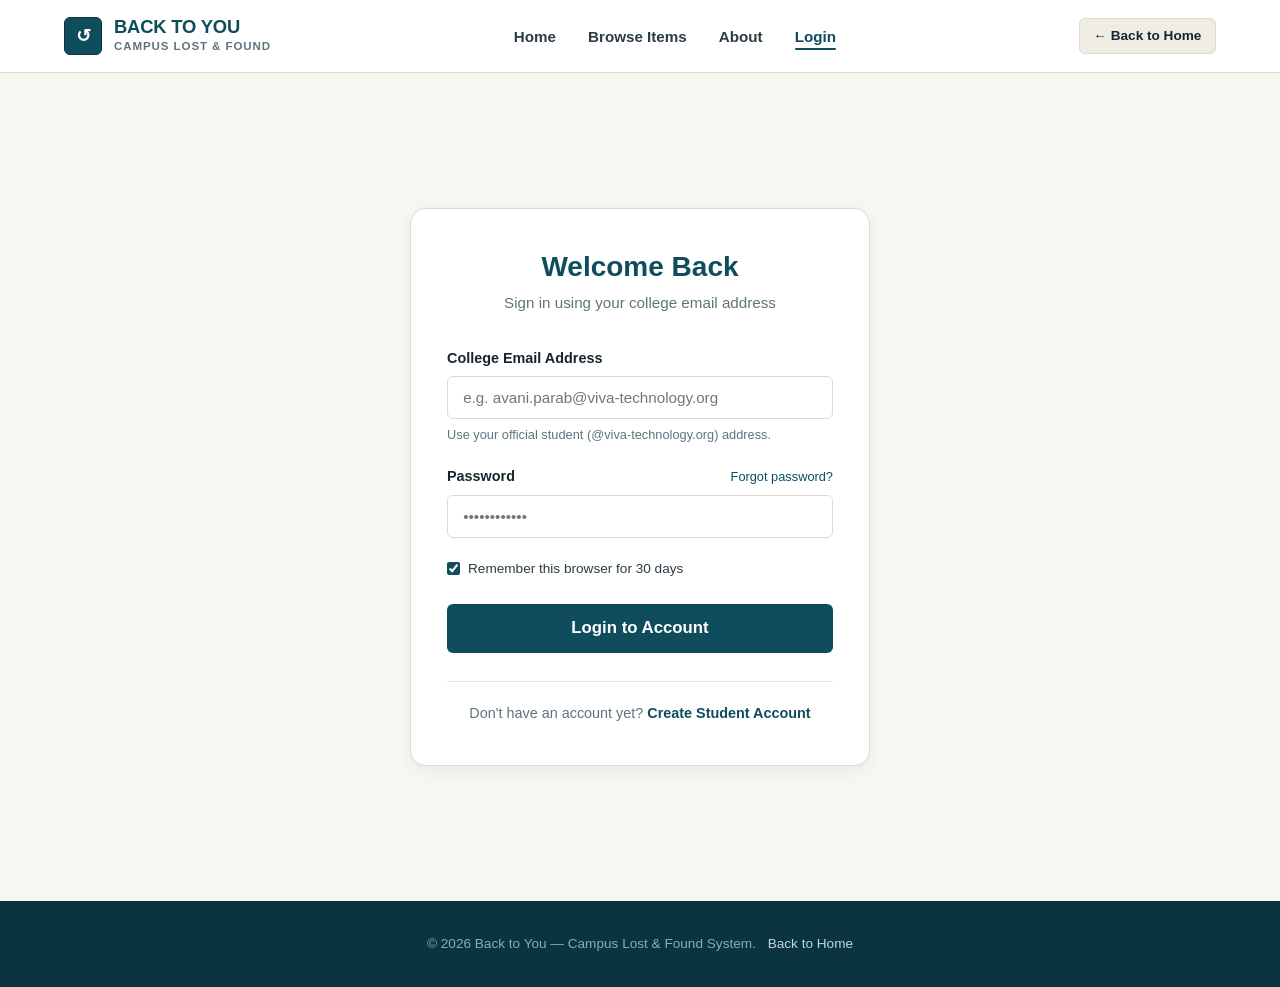
==== admin-users.html @ 6b31cf3d "Initial Commit - Back-to-You project upload" ====
<!DOCTYPE html>
<html lang="en">
<head>
  <meta charset="UTF-8">
  <meta name="viewport" content="width=device-width, initial-scale=1.0">
  <title>Manage Users — Back to You Admin</title>
  <meta name="description" content="Manage student, staff, and security accounts for the campus lost and found system.">
  <link rel="stylesheet" href="style.css">
</head>
<body>

  <div class="app-layout">
    <!-- Admin Sidebar -->
    <aside class="sidebar" style="background-color: #0B252E;">
      <div class="sidebar-header">
        <a href="admin-dashboard.html" class="brand">
          <div class="brand-icon" style="background-color: var(--accent); border-color: var(--accent-hover);">↺</div>
          <div class="brand-text">
            <span class="brand-title">BACK TO YOU</span>
            <span class="brand-subtitle" style="color: #E36414; font-weight: 700;">Admin Console</span>
          </div>
        </a>
      </div>

      <div class="sidebar-user">
        <div class="sidebar-user-avatar" style="background-color: var(--primary);">SO</div>
        <div class="sidebar-user-info">
          <span class="sidebar-user-name">Security Officer Nair</span>
          <span class="sidebar-user-role">Campus Security Admin</span>
        </div>
      </div>

      <ul class="sidebar-nav">
        <li>
          <a href="admin-dashboard.html">
            <svg viewBox="0 0 24 24" fill="none" stroke="currentColor" stroke-width="2" stroke-linecap="round" stroke-linejoin="round" aria-hidden="true">
              <rect width="7" height="9" x="3" y="3" rx="1"/>
              <rect width="7" height="5" x="14" y="3" rx="1"/>
              <rect width="7" height="9" x="14" y="12" rx="1"/>
              <rect width="7" height="5" x="3" y="16" rx="1"/>
            </svg>
            <span>Dashboard</span>
          </a>
        </li>
        <li>
          <a href="admin-users.html" class="active">
            <svg viewBox="0 0 24 24" fill="none" stroke="currentColor" stroke-width="2" stroke-linecap="round" stroke-linejoin="round" aria-hidden="true">
              <path d="M16 21v-2a4 4 0 0 0-4-4H6a4 4 0 0 0-4 4v2"/>
              <circle cx="9" cy="7" r="4"/>
              <path d="M22 21v-2a4 4 0 0 0-3-3.87"/>
              <path d="M16 3.13a4 4 0 0 1 0 7.75"/>
            </svg>
            <span>Manage Users</span>
          </a>
        </li>
        <li>
          <a href="admin-items.html">
            <svg viewBox="0 0 24 24" fill="none" stroke="currentColor" stroke-width="2" stroke-linecap="round" stroke-linejoin="round" aria-hidden="true">
              <path d="m7.5 4.27 9 5.15"/>
              <path d="M21 8a2 2 0 0 0-1-1.73l-7-4a2 2 0 0 0-2 0l-7 4A2 2 0 0 0 3 8v8a2 2 0 0 0 1 1.73l7 4a2 2 0 0 0 2 0l7-4A2 2 0 0 0 21 16Z"/>
              <path d="m3.3 7 8.7 5 8.7-5"/>
              <path d="M12 22V12"/>
            </svg>
            <span>Manage Items</span>
          </a>
        </li>
      </ul>

      <div class="sidebar-footer">
        <ul class="sidebar-nav" style="padding: 0;">
          <li>
            <a href="index.html">
              <svg viewBox="0 0 24 24" fill="none" stroke="currentColor" stroke-width="2" stroke-linecap="round" stroke-linejoin="round" aria-hidden="true">
                <path d="m3 9 9-7 9 7v11a2 2 0 0 1-2 2H5a2 2 0 0 1-2-2z"/>
              </svg>
              <span>Public Portal</span>
            </a>
          </li>
          <li>
            <a href="login.html" style="color: #F87171;">
              <svg viewBox="0 0 24 24" fill="none" stroke="currentColor" stroke-width="2" stroke-linecap="round" stroke-linejoin="round" aria-hidden="true">
                <path d="M9 21H5a2 2 0 0 1-2-2V5a2 2 0 0 1 2-2h4"/>
                <polyline points="16 17 21 12 16 7"/>
                <line x1="21" x2="9" y1="12" y2="12"/>
              </svg>
              <span>Logout</span>
            </a>
          </li>
        </ul>
      </div>
    </aside>

    <!-- Main Content Area -->
    <main class="main-content">
      <header class="content-topbar">
        <div class="breadcrumb" style="margin-bottom: 0;">
          <a href="admin-dashboard.html">Admin</a>
          <span>/</span>
          <span style="color: var(--text-dark); font-weight: 600;">Manage Users</span>
        </div>
        <div>
          <button type="button" class="btn btn-primary btn-sm">+ Add Campus User</button>
        </div>
      </header>

      <div class="content-area">
        <div style="margin-bottom: 2rem;">
          <h1 style="font-size: 1.85rem; color: var(--text-dark); margin-bottom: 0.25rem;">
            Campus User Directory
          </h1>
          <p class="text-muted" style="margin: 0;">
            Review student accounts, faculty members, and security personnel authorized to verify returns.
          </p>
        </div>

        <!-- Filter & Search Toolbar -->
        <div class="filter-card" style="margin-bottom: 1.5rem; padding: 1.25rem;">
          <div style="display: grid; grid-template-columns: 2fr 1fr 1fr; gap: 1rem;">
            <div class="search-input-wrapper">
              <svg viewBox="0 0 24 24" fill="none" stroke="currentColor" stroke-width="2" stroke-linecap="round" stroke-linejoin="round" aria-hidden="true">
                <circle cx="11" cy="11" r="8"/>
                <path d="m21 21-4.35-4.35"/>
              </svg>
              <input 
                type="text" 
                class="form-control" 
                placeholder="Search user by name, roll number, or campus email..."
              >
            </div>

            <div>
              <select class="form-control">
                <option value="">All Roles</option>
                <option value="student">Student</option>
                <option value="faculty">Faculty / Staff</option>
                <option value="security">Security Officer</option>
                <option value="admin">Administrator</option>
              </select>
            </div>

            <div>
              <select class="form-control">
                <option value="">All Account Statuses</option>
                <option value="active">Active</option>
                <option value="suspended">Suspended</option>
              </select>
            </div>
          </div>
        </div>

        <!-- Users Table Panel -->
        <div class="panel">
          <div class="panel-header">
            <h2 class="panel-title" id="admin-users-panel-title">Registered Users</h2>
            <span class="text-muted tabular-num" style="font-size: 0.85rem;" id="admin-users-subtext">Displaying records</span>
          </div>

          <div class="table-responsive">
            <table class="data-table">
              <thead>
                <tr>
                  <th>User ID</th>
                  <th>Full Name</th>
                  <th>Campus Email</th>
                  <th>Role</th>
                  <th>Joined Date</th>
                  <th>Status</th>
                  <th>Actions</th>
                </tr>
              </thead>
              <tbody id="admin-users-tbody">
              </tbody>
            </table>
          </div>
        </div>

      </div>
    </main>
  </div>

  <script src="script.js" defer></script>
</body>
</html>
---- style.css ----
/* ==========================================================================
   Back to You — Campus Lost & Found System
   Phase 1 Complete Stylesheet (Pure CSS3)
   ========================================================================== */

:root {
  /* Brand Palette */
  --primary: #0F4C5C;
  --primary-dark: #0A3540;
  --primary-light: #EBF4F6;
  --primary-border: #BCD5DB;
  
  --secondary: #F8F6F0;
  --secondary-surface: #EFECE3;
  --secondary-card: #FFFFFF;

  --accent: #E36414;
  --accent-hover: #C5530B;
  --accent-light: #FFF1E8;

  /* Neutrals & Text */
  --text-dark: #16262C;
  --text-body: #2B3D44;
  --text-muted: #5F747D;
  --text-light: #8E9FA6;
  --border: #DFD9CE;
  --border-light: #EDE8DE;

  /* Semantic Status */
  --status-lost-text: #991B1B;
  --status-lost-bg: #FEE2E2;
  --status-lost-border: #FECACA;

  --status-found-text: #065F46;
  --status-found-bg: #D1FAE5;
  --status-found-border: #A7F3D0;

  --status-resolved-text: #374151;
  --status-resolved-bg: #F3F4F6;
  --status-resolved-border: #E5E7EB;

  --status-active-text: #075985;
  --status-active-bg: #E0F2FE;
  --status-active-border: #BAE6FD;

  /* Elevation & Shape */
  --radius-sm: 6px;
  --radius-md: 10px;
  --radius-lg: 16px;
  --shadow-subtle: 0 1px 3px rgba(15, 76, 92, 0.06), 0 1px 2px rgba(0, 0, 0, 0.04);
  --shadow-card: 0 4px 14px rgba(15, 76, 92, 0.07);
  --shadow-hover: 0 8px 24px rgba(15, 76, 92, 0.12);

  /* Typography */
  --font-sans: -apple-system, BlinkMacSystemFont, "Segoe UI", Roboto, "Helvetica Neue", Arial, sans-serif;
  --font-mono: ui-monospace, SFMono-Regular, Menlo, Monaco, Consolas, monospace;
}

/* Base Reset */
*, *::before, *::after {
  box-sizing: border-box;
  margin: 0;
  padding: 0;
}

html {
  font-size: 16px;
  scroll-behavior: smooth;
}

body {
  font-family: var(--font-sans);
  background-color: var(--secondary);
  color: var(--text-body);
  line-height: 1.6;
  min-height: 100vh;
  display: flex;
  flex-direction: column;
  overflow-x: hidden;
  -webkit-font-smoothing: antialiased;
}

img, svg {
  display: block;
  max-width: 100%;
}

a {
  color: var(--primary);
  text-decoration: none;
  transition: color 0.2s ease;
}

a:hover {
  color: var(--primary-dark);
}

/* ==========================================================================
   Typography & Common Elements
   ========================================================================== */

h1, h2, h3, h4, h5, h6 {
  color: var(--text-dark);
  font-weight: 700;
  line-height: 1.25;
}

p {
  margin-bottom: 1rem;
}

p:last-child {
  margin-bottom: 0;
}

.text-muted {
  color: var(--text-muted);
}

.text-center {
  text-align: center;
}

.tabular-num {
  font-variant-numeric: tabular-nums;
  font-feature-settings: "tnum";
}

.container {
  width: 100%;
  max-width: 1200px;
  margin: 0 auto;
  padding: 0 1.5rem;
}

.section {
  padding: 4.5rem 0;
}

.section-title {
  font-size: 2rem;
  margin-bottom: 0.5rem;
  color: var(--text-dark);
}

.section-subtitle {
  color: var(--text-muted);
  font-size: 1.1rem;
  max-width: 650px;
  margin-bottom: 2.5rem;
}

/* ==========================================================================
   Buttons
   ========================================================================== */

.btn {
  display: inline-flex;
  align-items: center;
  justify-content: center;
  gap: 0.5rem;
  font-family: var(--font-sans);
  font-size: 0.95rem;
  font-weight: 600;
  padding: 0.7rem 1.4rem;
  border-radius: var(--radius-sm);
  border: 1px solid transparent;
  cursor: pointer;
  text-decoration: none;
  white-space: nowrap;
  transition: background-color 0.2s ease, border-color 0.2s ease, color 0.2s ease, transform 0.15s ease;
}

.btn:active {
  transform: translateY(1px);
}

.btn-primary {
  background-color: var(--primary);
  color: #FFFFFF;
}

.btn-primary:hover {
  background-color: var(--primary-dark);
  color: #FFFFFF;
}

.btn-accent {
  background-color: var(--accent);
  color: #FFFFFF;
}

.btn-accent:hover {
  background-color: var(--accent-hover);
  color: #FFFFFF;
}

.btn-secondary {
  background-color: var(--secondary-surface);
  color: var(--text-dark);
  border-color: var(--border);
}

.btn-secondary:hover {
  background-color: var(--border);
  color: var(--text-dark);
}

.btn-outline {
  background-color: transparent;
  color: var(--primary);
  border-color: var(--primary);
}

.btn-outline:hover {
  background-color: var(--primary-light);
  color: var(--primary-dark);
}

.btn-outline-white {
  background-color: transparent;
  color: #FFFFFF;
  border-color: rgba(255, 255, 255, 0.4);
}

.btn-outline-white:hover {
  background-color: rgba(255, 255, 255, 0.1);
  border-color: #FFFFFF;
}

.btn-sm {
  padding: 0.4rem 0.85rem;
  font-size: 0.85rem;
}

.btn-lg {
  padding: 0.85rem 1.8rem;
  font-size: 1.05rem;
}

.btn-full {
  width: 100%;
}

.btn-danger {
  background-color: #DC2626;
  color: #FFFFFF;
}

.btn-danger:hover {
  background-color: #B91C1C;
}

/* ==========================================================================
   Badges
   ========================================================================== */

.badge {
  display: inline-flex;
  align-items: center;
  font-size: 0.75rem;
  font-weight: 700;
  letter-spacing: 0.04em;
  text-transform: uppercase;
  padding: 0.25rem 0.65rem;
  border-radius: 4px;
  border: 1px solid transparent;
  line-height: 1;
}

.badge-lost {
  background-color: var(--status-lost-bg);
  color: var(--status-lost-text);
  border-color: var(--status-lost-border);
}

.badge-found {
  background-color: var(--status-found-bg);
  color: var(--status-found-text);
  border-color: var(--status-found-border);
}

.badge-resolved {
  background-color: var(--status-resolved-bg);
  color: var(--status-resolved-text);
  border-color: var(--status-resolved-border);
}

.badge-active {
  background-color: var(--status-active-bg);
  color: var(--status-active-text);
  border-color: var(--status-active-border);
}

.badge-role {
  background-color: var(--primary-light);
  color: var(--primary);
  border-color: var(--primary-border);
}

/* ==========================================================================
   Public Navigation Bar
   ========================================================================== */

.site-header {
  background-color: #FFFFFF;
  border-bottom: 1px solid var(--border);
  position: sticky;
  top: 0;
  z-index: 50;
  box-shadow: 0 1px 3px rgba(0, 0, 0, 0.02);
}

.navbar {
  display: flex;
  align-items: center;
  justify-content: space-between;
  height: 72px;
}

.brand {
  display: flex;
  align-items: center;
  gap: 0.75rem;
  text-decoration: none;
}

.brand-icon {
  width: 38px;
  height: 38px;
  background-color: var(--primary);
  color: #FFFFFF;
  border-radius: var(--radius-sm);
  display: flex;
  align-items: center;
  justify-content: center;
  font-weight: 800;
  font-size: 1.15rem;
  border: 1px solid var(--primary-dark);
}

.brand-text {
  display: flex;
  flex-direction: column;
}

.brand-title {
  font-size: 1.15rem;
  font-weight: 800;
  letter-spacing: -0.01em;
  color: var(--primary);
  line-height: 1.1;
}

.brand-subtitle {
  font-size: 0.72rem;
  text-transform: uppercase;
  letter-spacing: 0.08em;
  color: var(--text-muted);
  font-weight: 600;
}

.nav-links {
  display: flex;
  align-items: center;
  gap: 2rem;
  list-style: none;
}

.nav-link {
  font-size: 0.95rem;
  font-weight: 600;
  color: var(--text-body);
  transition: color 0.15s ease;
  position: relative;
  padding: 0.35rem 0;
}

.nav-link:hover,
.nav-link.active {
  color: var(--primary);
}

.nav-link.active::after {
  content: "";
  position: absolute;
  bottom: 0;
  left: 0;
  right: 0;
  height: 2px;
  background-color: var(--primary);
  border-radius: 2px;
}

.nav-actions {
  display: flex;
  align-items: center;
  gap: 0.85rem;
}

/* ==========================================================================
   Home Hero Section
   ========================================================================== */

.hero {
  background: linear-gradient(180deg, #FFFFFF 0%, var(--secondary) 100%);
  border-bottom: 1px solid var(--border);
  padding: 5rem 0 4.5rem;
}

.hero-grid {
  display: grid;
  grid-template-columns: 1.2fr 0.8fr;
  gap: 3.5rem;
  align-items: center;
}

.hero-badge {
  display: inline-flex;
  align-items: center;
  gap: 0.5rem;
  background-color: var(--primary-light);
  color: var(--primary);
  font-size: 0.82rem;
  font-weight: 700;
  letter-spacing: 0.04em;
  padding: 0.35rem 0.85rem;
  border-radius: 20px;
  margin-bottom: 1.25rem;
  border: 1px solid var(--primary-border);
}

.hero-title {
  font-size: 3rem;
  font-weight: 800;
  line-height: 1.15;
  color: var(--text-dark);
  margin-bottom: 1.25rem;
}

.hero-title span {
  color: var(--primary);
  display: block;
}

.hero-desc {
  font-size: 1.15rem;
  color: var(--text-muted);
  line-height: 1.6;
  margin-bottom: 2rem;
  max-width: 560px;
}

.hero-actions {
  display: flex;
  flex-wrap: wrap;
  gap: 1rem;
  margin-bottom: 2rem;
}

.hero-notice {
  display: flex;
  align-items: center;
  gap: 0.5rem;
  font-size: 0.85rem;
  color: var(--text-muted);
}

.hero-card {
  background-color: #FFFFFF;
  border: 1px solid var(--border);
  border-radius: var(--radius-lg);
  padding: 2rem;
  box-shadow: var(--shadow-card);
}

.hero-card-header {
  border-bottom: 1px solid var(--border-light);
  padding-bottom: 1.25rem;
  margin-bottom: 1.25rem;
}

.hero-stat-row {
  display: grid;
  grid-template-columns: 1fr 1fr;
  gap: 1.25rem;
  margin-bottom: 1.5rem;
}

.hero-stat-box {
  background-color: var(--secondary);
  border: 1px solid var(--border-light);
  padding: 1rem;
  border-radius: var(--radius-md);
}

.hero-stat-value {
  font-size: 1.8rem;
  font-weight: 800;
  color: var(--primary);
  line-height: 1;
  margin-bottom: 0.25rem;
}

.hero-stat-label {
  font-size: 0.8rem;
  font-weight: 600;
  color: var(--text-muted);
  text-transform: uppercase;
}

/* ==========================================================================
   How It Works Section
   ========================================================================== */

.how-it-works {
  background-color: #FFFFFF;
  border-bottom: 1px solid var(--border);
}

.steps-grid {
  display: grid;
  grid-template-columns: repeat(3, 1fr);
  gap: 2rem;
}

.step-card {
  background-color: var(--secondary);
  border: 1px solid var(--border);
  border-radius: var(--radius-md);
  padding: 2.25rem 1.75rem;
  position: relative;
  transition: transform 0.2s ease, border-color 0.2s ease;
}

.step-card:hover {
  transform: translateY(-3px);
  border-color: var(--primary-border);
}

.step-number {
  font-family: var(--font-mono);
  font-size: 1rem;
  font-weight: 700;
  color: var(--accent);
  background-color: var(--accent-light);
  padding: 0.25rem 0.65rem;
  border-radius: var(--radius-sm);
  display: inline-block;
  margin-bottom: 1.25rem;
}

.step-title {
  font-size: 1.35rem;
  color: var(--primary);
  margin-bottom: 0.75rem;
}

.step-desc {
  color: var(--text-muted);
  font-size: 0.95rem;
  line-height: 1.55;
}

/* ==========================================================================
   Item Cards & Grids
   ========================================================================== */

.item-grid {
  display: grid;
  grid-template-columns: repeat(auto-fill, minmax(270px, 1fr));
  gap: 1.5rem;
}

.item-card {
  background-color: #FFFFFF;
  border: 1px solid var(--border);
  border-radius: var(--radius-md);
  overflow: hidden;
  box-shadow: var(--shadow-subtle);
  display: flex;
  flex-direction: column;
  transition: transform 0.2s ease, box-shadow 0.2s ease, border-color 0.2s ease;
}

.item-card:hover {
  transform: translateY(-3px);
  box-shadow: var(--shadow-hover);
  border-color: var(--primary-border);
}

.item-image-wrapper {
  position: relative;
  height: 170px;
  background-color: var(--secondary-surface);
  display: flex;
  align-items: center;
  justify-content: center;
  border-bottom: 1px solid var(--border-light);
  overflow: hidden;
}

.item-placeholder-icon {
  width: 52px;
  height: 52px;
  color: var(--text-muted);
  opacity: 0.7;
}

.item-status-overlay {
  position: absolute;
  top: 12px;
  left: 12px;
}

.item-date-overlay {
  position: absolute;
  bottom: 8px;
  right: 12px;
  font-size: 0.75rem;
  background-color: rgba(22, 38, 44, 0.75);
  color: #FFFFFF;
  padding: 0.15rem 0.5rem;
  border-radius: 4px;
}

.item-card-body {
  padding: 1.25rem;
  display: flex;
  flex-direction: column;
  flex-grow: 1;
}

.item-category-meta {
  font-size: 0.78rem;
  font-weight: 700;
  text-transform: uppercase;
  letter-spacing: 0.06em;
  color: var(--text-muted);
  margin-bottom: 0.4rem;
}

.item-title {
  font-size: 1.1rem;
  color: var(--text-dark);
  font-weight: 700;
  margin-bottom: 0.75rem;
  line-height: 1.35;
}

.item-location {
  display: flex;
  align-items: center;
  gap: 0.4rem;
  color: var(--text-muted);
  font-size: 0.88rem;
  margin-bottom: 1.25rem;
}

.item-location svg {
  width: 16px;
  height: 16px;
  flex-shrink: 0;
  color: var(--accent);
}

.item-card-footer {
  margin-top: auto;
  border-top: 1px solid var(--border-light);
  padding-top: 1rem;
  display: flex;
  align-items: center;
  justify-content: space-between;
}

/* ==========================================================================
   About Section
   ========================================================================== */

.about-section {
  background-color: #FFFFFF;
  border-top: 1px solid var(--border);
  border-bottom: 1px solid var(--border);
}

.about-grid {
  display: grid;
  grid-template-columns: 1.1fr 0.9fr;
  gap: 3.5rem;
  align-items: center;
}

.about-highlights {
  display: grid;
  grid-template-columns: 1fr 1fr;
  gap: 1.25rem;
}

.highlight-box {
  background-color: var(--secondary);
  border: 1px solid var(--border);
  padding: 1.25rem;
  border-radius: var(--radius-md);
}

.highlight-box h4 {
  font-size: 1rem;
  color: var(--primary);
  margin-bottom: 0.35rem;
}

.highlight-box p {
  font-size: 0.85rem;
  color: var(--text-muted);
}

/* ==========================================================================
   Footer
   ========================================================================== */

.site-footer {
  background-color: var(--primary-dark);
  color: #FFFFFF;
  padding: 4rem 0 2rem;
  margin-top: auto;
}

.footer-grid {
  display: grid;
  grid-template-columns: 1.5fr 1fr 1fr 1fr;
  gap: 2.5rem;
  margin-bottom: 3rem;
}

.footer-brand {
  display: flex;
  flex-direction: column;
  gap: 1rem;
}

.footer-brand-title {
  color: #FFFFFF;
  font-size: 1.3rem;
  font-weight: 800;
  letter-spacing: -0.01em;
}

.footer-brand-desc {
  color: #A3BDC4;
  font-size: 0.9rem;
  line-height: 1.55;
  max-width: 320px;
}

.footer-col-title {
  color: #FFFFFF;
  font-size: 0.95rem;
  font-weight: 700;
  text-transform: uppercase;
  letter-spacing: 0.05em;
  margin-bottom: 1.25rem;
}

.footer-nav {
  list-style: none;
  display: flex;
  flex-direction: column;
  gap: 0.65rem;
}

.footer-nav a {
  color: #C0D6DC;
  font-size: 0.9rem;
}

.footer-nav a:hover {
  color: #FFFFFF;
}

.footer-bottom {
  border-top: 1px solid rgba(255, 255, 255, 0.12);
  padding-top: 1.75rem;
  display: flex;
  align-items: center;
  justify-content: space-between;
  font-size: 0.85rem;
  color: #8EABB4;
}

/* ==========================================================================
   Forms & Authentication Pages (Login, Register)
   ========================================================================== */

.auth-page {
  min-height: calc(100vh - 72px);
  display: flex;
  align-items: center;
  justify-content: center;
  padding: 3rem 1.5rem;
}

.auth-card {
  background-color: #FFFFFF;
  border: 1px solid var(--border);
  border-radius: var(--radius-lg);
  padding: 2.5rem 2.25rem;
  width: 100%;
  max-width: 460px;
  box-shadow: var(--shadow-card);
}

.auth-header {
  text-align: center;
  margin-bottom: 2rem;
}

.auth-header h1 {
  font-size: 1.75rem;
  color: var(--primary);
  margin-bottom: 0.4rem;
}

.auth-header p {
  color: var(--text-muted);
  font-size: 0.95rem;
}

.form-group {
  margin-bottom: 1.25rem;
}

.form-label {
  display: block;
  font-size: 0.9rem;
  font-weight: 600;
  color: var(--text-dark);
  margin-bottom: 0.4rem;
}

.form-label-hint {
  font-weight: 400;
  color: var(--text-muted);
  font-size: 0.8rem;
  margin-left: 0.35rem;
}

.form-control {
  width: 100%;
  font-family: var(--font-sans);
  font-size: 0.95rem;
  padding: 0.75rem 0.95rem;
  color: var(--text-dark);
  background-color: #FFFFFF;
  border: 1px solid var(--border);
  border-radius: var(--radius-sm);
  outline: none;
  transition: border-color 0.2s ease, box-shadow 0.2s ease;
}

.form-control:focus {
  border-color: var(--primary);
  box-shadow: 0 0 0 3px var(--primary-light);
}

textarea.form-control {
  min-height: 110px;
  resize: vertical;
}

select.form-control {
  cursor: pointer;
  background-image: url("data:image/svg+xml,%3Csvg xmlns='http://www.w3.org/2000/svg' width='16' height='16' viewBox='0 0 24 24' fill='none' stroke='%235F747D' stroke-width='2' stroke-linecap='round' stroke-linejoin='round'%3E%3Cpath d='m6 9 6 6 6-6'/%3E%3C/svg%3E");
  background-repeat: no-repeat;
  background-position: right 0.85rem center;
  appearance: none;
  padding-right: 2.25rem;
}

.form-help {
  font-size: 0.8rem;
  color: var(--text-muted);
  margin-top: 0.35rem;
}

.form-row {
  display: grid;
  grid-template-columns: 1fr 1fr;
  gap: 1rem;
}

.file-drop-zone {
  border: 2px dashed var(--border);
  border-radius: var(--radius-sm);
  padding: 1.5rem;
  text-align: center;
  background-color: var(--secondary);
  cursor: pointer;
  transition: border-color 0.2s ease;
}

.file-drop-zone:hover {
  border-color: var(--primary);
}

.file-drop-zone svg {
  margin: 0 auto 0.5rem;
  color: var(--text-muted);
}

.auth-footer {
  text-align: center;
  margin-top: 1.75rem;
  padding-top: 1.25rem;
  border-top: 1px solid var(--border-light);
  font-size: 0.9rem;
  color: var(--text-muted);
}

.auth-demo-box {
  margin-top: 1.25rem;
  padding: 0.75rem 1rem;
  background-color: var(--secondary-surface);
  border: 1px solid var(--border);
  border-radius: var(--radius-sm);
  font-size: 0.82rem;
  color: var(--text-body);
}

/* ==========================================================================
   Browse & Filter Bar (items.html)
   ========================================================================== */

.filter-card {
  background-color: #FFFFFF;
  border: 1px solid var(--border);
  border-radius: var(--radius-md);
  padding: 1.5rem;
  margin-bottom: 2.5rem;
  box-shadow: var(--shadow-subtle);
}

.filter-grid {
  display: grid;
  grid-template-columns: 2fr 1fr 1fr 1fr;
  gap: 1rem;
  align-items: flex-end;
}

.filter-tab-bar {
  display: flex;
  align-items: center;
  gap: 0.5rem;
  margin-top: 1.25rem;
  padding-top: 1.25rem;
  border-top: 1px solid var(--border-light);
  overflow-x: auto;
  white-space: nowrap;
}

.filter-tab {
  font-size: 0.85rem;
  font-weight: 600;
  padding: 0.35rem 0.85rem;
  border-radius: 20px;
  background-color: var(--secondary);
  color: var(--text-body);
  border: 1px solid var(--border);
  cursor: pointer;
  text-decoration: none;
}

.filter-tab.active {
  background-color: var(--primary);
  color: #FFFFFF;
  border-color: var(--primary);
}

.filter-tab:hover:not(.active) {
  background-color: var(--secondary-surface);
}

.search-input-wrapper {
  position: relative;
}

.search-input-wrapper svg {
  position: absolute;
  left: 0.85rem;
  top: 50%;
  transform: translateY(-50%);
  width: 18px;
  height: 18px;
  color: var(--text-muted);
}

.search-input-wrapper input {
  padding-left: 2.4rem;
}

/* ==========================================================================
   Item Details Page (item-details.html)
   ========================================================================== */

.breadcrumb {
  display: flex;
  align-items: center;
  gap: 0.5rem;
  font-size: 0.85rem;
  color: var(--text-muted);
  margin-bottom: 1.75rem;
}

.breadcrumb a {
  color: var(--primary);
}

.details-grid {
  display: grid;
  grid-template-columns: 1fr 1.25fr;
  gap: 2.5rem;
  align-items: start;
}

.details-image-card {
  background-color: #FFFFFF;
  border: 1px solid var(--border);
  border-radius: var(--radius-lg);
  overflow: hidden;
  box-shadow: var(--shadow-card);
}

.details-image-large {
  height: 340px;
  background-color: var(--secondary-surface);
  display: flex;
  align-items: center;
  justify-content: center;
  position: relative;
}

.details-content-card {
  background-color: #FFFFFF;
  border: 1px solid var(--border);
  border-radius: var(--radius-lg);
  padding: 2.25rem;
  box-shadow: var(--shadow-card);
}

.details-meta-list {
  display: grid;
  grid-template-columns: 1fr 1fr;
  gap: 1.25rem;
  margin: 1.75rem 0;
  padding: 1.25rem 0;
  border-top: 1px solid var(--border-light);
  border-bottom: 1px solid var(--border-light);
}

.details-meta-item {
  display: flex;
  flex-direction: column;
}

.details-meta-label {
  font-size: 0.78rem;
  font-weight: 700;
  text-transform: uppercase;
  letter-spacing: 0.05em;
  color: var(--text-muted);
  margin-bottom: 0.25rem;
}

.details-meta-val {
  font-size: 1.05rem;
  font-weight: 600;
  color: var(--text-dark);
}

.reporter-box {
  background-color: var(--secondary);
  border: 1px solid var(--border);
  border-radius: var(--radius-md);
  padding: 1.25rem;
  margin: 1.5rem 0;
}

.reporter-header {
  display: flex;
  align-items: center;
  gap: 0.85rem;
  margin-bottom: 0.75rem;
}

.reporter-avatar {
  width: 44px;
  height: 44px;
  border-radius: 50%;
  background-color: var(--primary);
  color: #FFFFFF;
  font-weight: 700;
  display: flex;
  align-items: center;
  justify-content: center;
}

.reporter-name {
  font-weight: 700;
  color: var(--text-dark);
}

.reporter-dept {
  font-size: 0.82rem;
  color: var(--text-muted);
}

.safety-note {
  font-size: 0.85rem;
  color: var(--text-muted);
  background-color: #FFFBEB;
  border: 1px solid #FDE68A;
  border-radius: var(--radius-sm);
  padding: 0.85rem;
  margin-top: 1.25rem;
}

/* ==========================================================================
   Dashboard & Admin Layout (Sidebar + Main)
   ========================================================================== */

.app-layout {
  display: flex;
  min-height: 100vh;
  background-color: var(--secondary);
}

.sidebar {
  width: 260px;
  background-color: var(--primary-dark);
  color: #FFFFFF;
  display: flex;
  flex-direction: column;
  flex-shrink: 0;
  border-right: 1px solid rgba(0, 0, 0, 0.1);
}

.sidebar-header {
  padding: 1.5rem;
  border-bottom: 1px solid rgba(255, 255, 255, 0.1);
}

.sidebar-header .brand-title {
  color: #FFFFFF;
}

.sidebar-header .brand-subtitle {
  color: #9EC0C7;
}

.sidebar-user {
  padding: 1.25rem 1.5rem;
  border-bottom: 1px solid rgba(255, 255, 255, 0.08);
  display: flex;
  align-items: center;
  gap: 0.75rem;
}

.sidebar-user-avatar {
  width: 38px;
  height: 38px;
  border-radius: 50%;
  background-color: var(--accent);
  color: #FFFFFF;
  font-weight: 700;
  display: flex;
  align-items: center;
  justify-content: center;
  font-size: 0.95rem;
}

.sidebar-user-info {
  display: flex;
  flex-direction: column;
  overflow: hidden;
}

.sidebar-user-name {
  font-size: 0.9rem;
  font-weight: 700;
  color: #FFFFFF;
  white-space: nowrap;
  text-overflow: ellipsis;
  overflow: hidden;
}

.sidebar-user-role {
  font-size: 0.75rem;
  color: #A3C5CD;
}

.sidebar-nav {
  list-style: none;
  padding: 1.25rem 0.75rem;
  display: flex;
  flex-direction: column;
  gap: 0.35rem;
  flex-grow: 1;
}

.sidebar-nav a {
  display: flex;
  align-items: center;
  gap: 0.75rem;
  padding: 0.7rem 0.95rem;
  border-radius: var(--radius-sm);
  color: #C2DBE2;
  font-size: 0.92rem;
  font-weight: 600;
  transition: all 0.15s ease;
}

.sidebar-nav a svg {
  width: 18px;
  height: 18px;
  opacity: 0.8;
}

.sidebar-nav a:hover {
  background-color: rgba(255, 255, 255, 0.08);
  color: #FFFFFF;
}

.sidebar-nav a.active {
  background-color: var(--primary);
  color: #FFFFFF;
  border: 1px solid rgba(255, 255, 255, 0.15);
}

.sidebar-footer {
  padding: 1.25rem 0.75rem;
  border-top: 1px solid rgba(255, 255, 255, 0.1);
}

.main-content {
  flex-grow: 1;
  display: flex;
  flex-direction: column;
  min-width: 0;
  background-color: var(--secondary);
}

.content-topbar {
  background-color: #FFFFFF;
  border-bottom: 1px solid var(--border);
  height: 72px;
  display: flex;
  align-items: center;
  justify-content: space-between;
  padding: 0 2rem;
}

.content-area {
  padding: 2.5rem 2rem;
  flex-grow: 1;
}

/* ==========================================================================
   Dashboard Metrics & Summaries
   ========================================================================== */

.metrics-grid {
  display: grid;
  grid-template-columns: repeat(auto-fit, minmax(220px, 1fr));
  gap: 1.5rem;
  margin-bottom: 2.5rem;
}

.metric-card {
  background-color: #FFFFFF;
  border: 1px solid var(--border);
  border-radius: var(--radius-md);
  padding: 1.5rem;
  box-shadow: var(--shadow-subtle);
  display: flex;
  align-items: center;
  justify-content: space-between;
}

.metric-value {
  font-size: 2.2rem;
  font-weight: 800;
  color: var(--primary);
  line-height: 1;
  margin-bottom: 0.35rem;
}

.metric-label {
  font-size: 0.85rem;
  font-weight: 600;
  color: var(--text-muted);
}

.metric-icon-wrap {
  width: 48px;
  height: 48px;
  border-radius: var(--radius-sm);
  background-color: var(--primary-light);
  color: var(--primary);
  display: flex;
  align-items: center;
  justify-content: center;
}

/* ==========================================================================
   Content Cards, Panels & Form Containers
   ========================================================================== */

.panel {
  background-color: #FFFFFF;
  border: 1px solid var(--border);
  border-radius: var(--radius-md);
  box-shadow: var(--shadow-subtle);
  margin-bottom: 2rem;
  overflow: hidden;
}

.panel-header {
  padding: 1.25rem 1.5rem;
  border-bottom: 1px solid var(--border-light);
  display: flex;
  align-items: center;
  justify-content: space-between;
}

.panel-title {
  font-size: 1.15rem;
  font-weight: 700;
  color: var(--text-dark);
}

.panel-body {
  padding: 1.5rem;
}

/* ==========================================================================
   Data Tables
   ========================================================================== */

.table-responsive {
  width: 100%;
  overflow-x: auto;
}

.data-table {
  width: 100%;
  border-collapse: collapse;
  text-align: left;
  font-size: 0.9rem;
}

.data-table th {
  background-color: var(--secondary);
  color: var(--text-muted);
  font-size: 0.75rem;
  font-weight: 700;
  text-transform: uppercase;
  letter-spacing: 0.05em;
  padding: 0.85rem 1.25rem;
  border-bottom: 1px solid var(--border);
}

.data-table td {
  padding: 1rem 1.25rem;
  border-bottom: 1px solid var(--border-light);
  color: var(--text-body);
  vertical-align: middle;
}

.data-table tr:hover td {
  background-color: #FAF9F5;
}

.table-action-group {
  display: inline-flex;
  align-items: center;
  gap: 0.5rem;
}

/* ==========================================================================
   Report Lost & Found Forms Layout
   ========================================================================== */

.form-container {
  max-width: 800px;
  background-color: #FFFFFF;
  border: 1px solid var(--border);
  border-radius: var(--radius-lg);
  padding: 2.25rem;
  box-shadow: var(--shadow-card);
}

.form-instructions-box {
  background-color: var(--primary-light);
  border: 1px solid var(--primary-border);
  border-radius: var(--radius-sm);
  padding: 1rem 1.25rem;
  margin-bottom: 1.75rem;
  color: var(--primary-dark);
  font-size: 0.9rem;
}

.form-actions-row {
  display: flex;
  align-items: center;
  justify-content: space-between;
  margin-top: 2rem;
  padding-top: 1.5rem;
  border-top: 1px solid var(--border-light);
}

/* ==========================================================================
   Responsive Adaptations
   ========================================================================== */

@media (max-width: 1024px) {
  .hero-grid,
  .about-grid,
  .details-grid {
    grid-template-columns: 1fr;
    gap: 2.5rem;
  }

  .steps-grid {
    grid-template-columns: 1fr;
  }

  .footer-grid {
    grid-template-columns: 1fr 1fr;
  }
}

@media (max-width: 768px) {
  .navbar {
    height: auto;
    padding: 1rem 0;
    flex-wrap: wrap;
    gap: 1rem;
  }

  .nav-links {
    order: 3;
    width: 100%;
    justify-content: space-between;
    gap: 1rem;
    padding-top: 0.75rem;
    border-top: 1px solid var(--border-light);
  }

  .hero {
    padding: 3rem 0;
  }

  .hero-title {
    font-size: 2.25rem;
  }

  .filter-grid {
    grid-template-columns: 1fr;
  }

  .app-layout {
    flex-direction: column;
  }

  .sidebar {
    width: 100%;
    border-right: none;
    border-bottom: 1px solid rgba(255, 255, 255, 0.1);
  }

  .sidebar-nav {
    flex-direction: row;
    flex-wrap: wrap;
    padding: 0.75rem;
  }

  .sidebar-nav a {
    font-size: 0.85rem;
    padding: 0.5rem 0.75rem;
  }

  .content-topbar {
    padding: 0 1rem;
    height: 60px;
  }

  .content-area {
    padding: 1.5rem 1rem;
  }

  .form-row,
  .details-meta-list {
    grid-template-columns: 1fr;
  }

  .footer-grid {
    grid-template-columns: 1fr;
    gap: 2rem;
  }

  .footer-bottom {
    flex-direction: column;
    gap: 1rem;
    text-align: center;
  }
}

@media (max-width: 480px) {
  .hero-actions {
    flex-direction: column;
  }

  .btn {
    width: 100%;
  }

  .hero-actions .btn {
    width: 100%;
  }

  .form-actions-row {
    flex-direction: column-reverse;
    gap: 1rem;
  }
}

/* ==========================================================================
   Phase 2 Interactive UI Additions
   ========================================================================== */

.form-error-msg {
  font-size: 0.82rem;
  color: #DC2626;
  margin-top: 0.35rem;
  font-weight: 500;
  display: block;
}

.form-control.is-invalid {
  border-color: #DC2626 !important;
  background-color: #FEF2F2 !important;
}

.form-alert {
  padding: 0.85rem 1.1rem;
  border-radius: var(--radius-sm);
  margin-bottom: 1.25rem;
  font-size: 0.9rem;
  font-weight: 600;
  display: flex;
  align-items: center;
  gap: 0.6rem;
  line-height: 1.4;
}

.form-alert.success {
  background-color: var(--status-found-bg);
  color: var(--status-found-text);
  border: 1px solid var(--status-found-border);
}

.form-alert.error {
  background-color: var(--status-lost-bg);
  color: var(--status-lost-text);
  border: 1px solid var(--status-lost-border);
}

.image-preview-wrapper {
  margin-top: 0.75rem;
  padding: 0.75rem;
  background: #FFFFFF;
  border: 1px solid var(--border);
  border-radius: var(--radius-sm);
  display: flex;
  align-items: center;
  gap: 1rem;
}

.image-preview-thumb {
  width: 80px;
  height: 80px;
  object-fit: cover;
  border-radius: 4px;
  border: 1px solid var(--border-light);
}

.image-preview-info {
  flex: 1;
  text-align: left;
}

.empty-state-box {
  background-color: #FFFFFF;
  border: 1px dashed var(--border);
  border-radius: var(--radius-md);
  padding: 3rem 1.5rem;
  text-align: center;
  margin: 1.5rem 0;
  width: 100%;
}

.empty-state-icon {
  width: 48px;
  height: 48px;
  margin: 0 auto 0.85rem;
  color: var(--text-muted);
  opacity: 0.75;
}

.empty-state-title {
  font-size: 1.2rem;
  color: var(--text-dark);
  margin-bottom: 0.4rem;
}

.empty-state-desc {
  font-size: 0.9rem;
  color: var(--text-muted);
  max-width: 450px;
  margin: 0 auto 1.25rem;
}

/* Toast notification */
.toast-notification {
  position: fixed;
  bottom: 2rem;
  right: 2rem;
  background-color: var(--text-dark);
  color: #FFFFFF;
  padding: 0.85rem 1.4rem;
  border-radius: var(--radius-sm);
  font-size: 0.9rem;
  font-weight: 600;
  box-shadow: 0 10px 30px rgba(0, 0, 0, 0.2);
  z-index: 9999;
  opacity: 0;
  transform: translateY(10px);
  transition: opacity 0.25s ease, transform 0.25s ease;
}

.toast-notification.show {
  opacity: 1;
  transform: translateY(0);
}
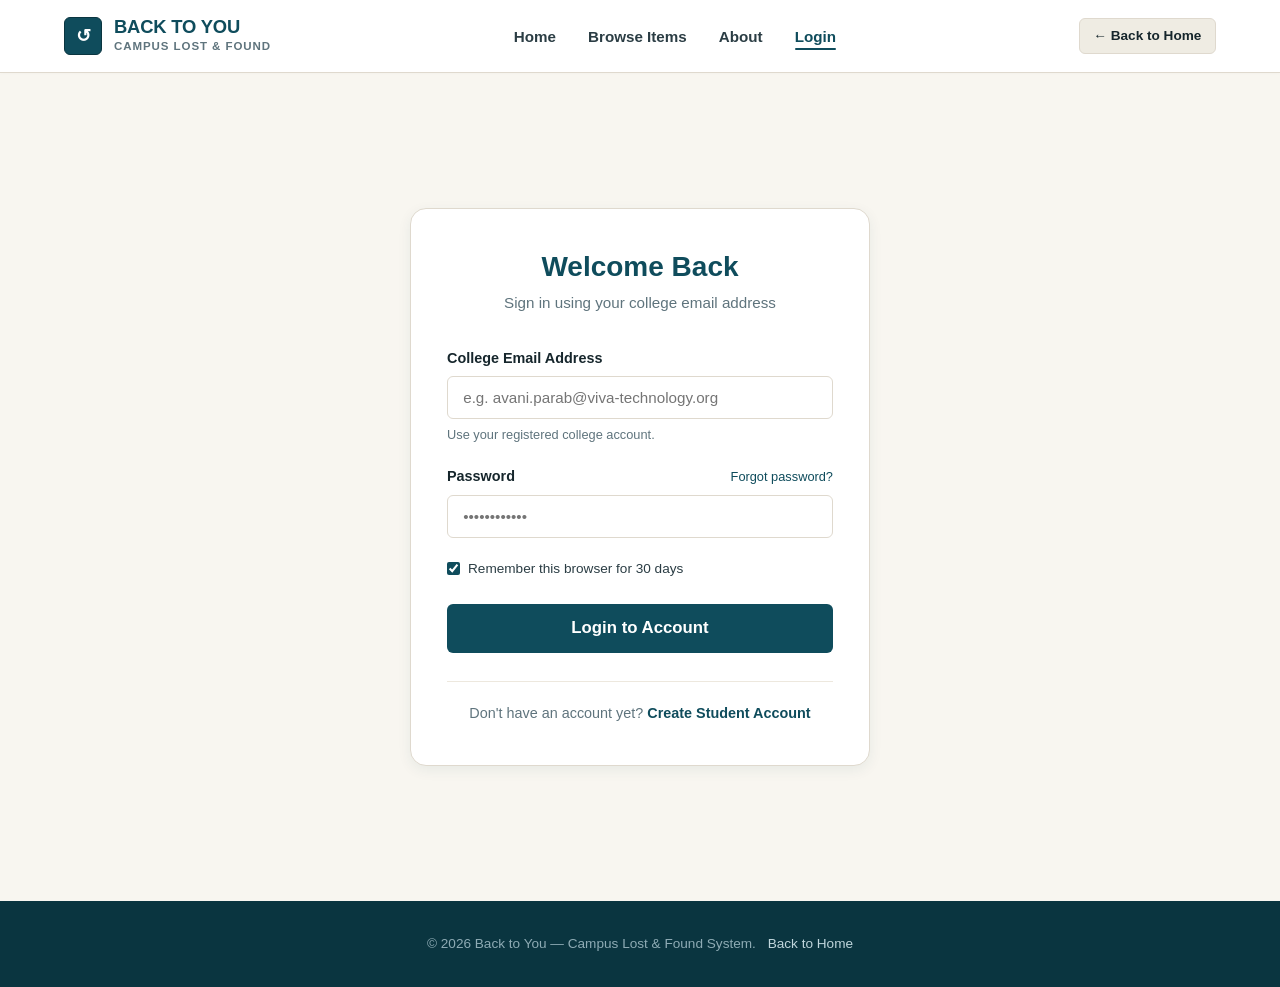
==== commit acabda77: "Enhance Admin User Management Features - Added user modal for adding and editing campus users in adm" ====
--- a/admin-users.html
+++ b/admin-users.html
@@ -99,7 +99,7 @@
           <span style="color: var(--text-dark); font-weight: 600;">Manage Users</span>
         </div>
         <div>
-          <button type="button" class="btn btn-primary btn-sm">+ Add Campus User</button>
+          <button type="button" class="btn btn-primary btn-sm" id="btn-open-add-user">+ Add Campus User</button>
         </div>
       </header>
 
@@ -123,26 +123,25 @@
               </svg>
               <input 
                 type="text" 
+                id="admin-users-search"
                 class="form-control" 
-                placeholder="Search user by name, roll number, or campus email..."
+                placeholder="Search user by name or email address..."
               >
             </div>
 
             <div>
-              <select class="form-control">
+              <select class="form-control" id="admin-users-role-filter">
                 <option value="">All Roles</option>
-                <option value="student">Student</option>
-                <option value="faculty">Faculty / Staff</option>
-                <option value="security">Security Officer</option>
-                <option value="admin">Administrator</option>
+                <option value="STUDENT">Student</option>
+                <option value="ADMIN">Administrator</option>
               </select>
             </div>
 
             <div>
-              <select class="form-control">
+              <select class="form-control" id="admin-users-status-filter">
                 <option value="">All Account Statuses</option>
-                <option value="active">Active</option>
-                <option value="suspended">Suspended</option>
+                <option value="ACTIVE">Active</option>
+                <option value="INACTIVE">Inactive</option>
               </select>
             </div>
           </div>
@@ -178,6 +177,59 @@
     </main>
   </div>
 
+  <!-- User Modal (Add / Edit User) -->
+  <div class="modal-backdrop" id="user-modal">
+    <div class="modal-card">
+      <div class="modal-header">
+        <h2 class="modal-title" id="user-modal-title">Add Campus User</h2>
+        <button type="button" class="modal-close-btn" id="btn-close-user-modal" aria-label="Close modal">&times;</button>
+      </div>
+      <div class="modal-body">
+        <form id="user-modal-form">
+          <input type="hidden" id="modal-user-id" value="">
+          
+          <div class="form-group">
+            <label for="modal-user-name" class="form-label">Full Name</label>
+            <input type="text" id="modal-user-name" class="form-control" placeholder="e.g. Rahul Sharma" required>
+          </div>
+
+          <div class="form-group">
+            <label for="modal-user-email" class="form-label">Campus Email Address</label>
+            <input type="email" id="modal-user-email" class="form-control" placeholder="e.g. rahul@viva-technology.org" required>
+          </div>
+
+          <div class="form-group">
+            <label for="modal-user-password" class="form-label">Password <span class="form-label-hint" id="modal-password-hint">(Min. 8 characters)</span></label>
+            <input type="password" id="modal-user-password" class="form-control" placeholder="••••••••••••">
+          </div>
+
+          <div class="form-row">
+            <div class="form-group">
+              <label for="modal-user-role" class="form-label">Account Role</label>
+              <select id="modal-user-role" class="form-control" required>
+                <option value="STUDENT">Student</option>
+                <option value="ADMIN">Administrator</option>
+              </select>
+            </div>
+
+            <div class="form-group">
+              <label for="modal-user-status" class="form-label">Account Status</label>
+              <select id="modal-user-status" class="form-control" required>
+                <option value="ACTIVE">Active</option>
+                <option value="INACTIVE">Inactive</option>
+              </select>
+            </div>
+          </div>
+
+          <div class="form-actions-row" style="margin-top: 1.5rem; padding-top: 1rem;">
+            <button type="button" class="btn btn-outline btn-sm" id="btn-cancel-user-modal">Cancel</button>
+            <button type="submit" class="btn btn-primary btn-sm" id="btn-submit-user-modal">Save User Account</button>
+          </div>
+        </form>
+      </div>
+    </div>
+  </div>
+
   <script src="script.js" defer></script>
 </body>
 </html>
--- a/style.css
+++ b/style.css
@@ -1652,3 +1652,76 @@
   transform: translateY(0);
 }
 
+/* ==========================================================================
+   Modal Overlay & Dialog Styles (Neo-Brutalist)
+   ========================================================================== */
+
+.modal-backdrop {
+  position: fixed;
+  top: 0;
+  left: 0;
+  right: 0;
+  bottom: 0;
+  background-color: rgba(18, 18, 18, 0.65);
+  display: flex;
+  align-items: center;
+  justify-content: center;
+  z-index: 1000;
+  padding: 1.5rem;
+  opacity: 0;
+  pointer-events: none;
+  transition: opacity 0.2s ease;
+}
+
+.modal-backdrop.show {
+  opacity: 1;
+  pointer-events: auto;
+}
+
+.modal-card {
+  background-color: #FFFFFF;
+  border: var(--border-width) solid var(--border-brutal);
+  box-shadow: var(--shadow-brutal-lg);
+  border-radius: var(--radius-md);
+  width: 100%;
+  max-width: 540px;
+  overflow: hidden;
+  transform: translateY(-20px);
+  transition: transform 0.2s ease;
+}
+
+.modal-backdrop.show .modal-card {
+  transform: translateY(0);
+}
+
+.modal-header {
+  background-color: var(--surface-yellow);
+  border-bottom: var(--border-width) solid var(--border-brutal);
+  padding: 1.25rem 1.5rem;
+  display: flex;
+  align-items: center;
+  justify-content: space-between;
+}
+
+.modal-title {
+  font-size: 1.25rem;
+  font-weight: 900;
+  color: var(--text-dark);
+  text-transform: uppercase;
+}
+
+.modal-close-btn {
+  background: transparent;
+  border: none;
+  font-size: 1.5rem;
+  font-weight: 900;
+  color: var(--text-dark);
+  cursor: pointer;
+  line-height: 1;
+}
+
+.modal-body {
+  padding: 1.75rem;
+}
+
+
